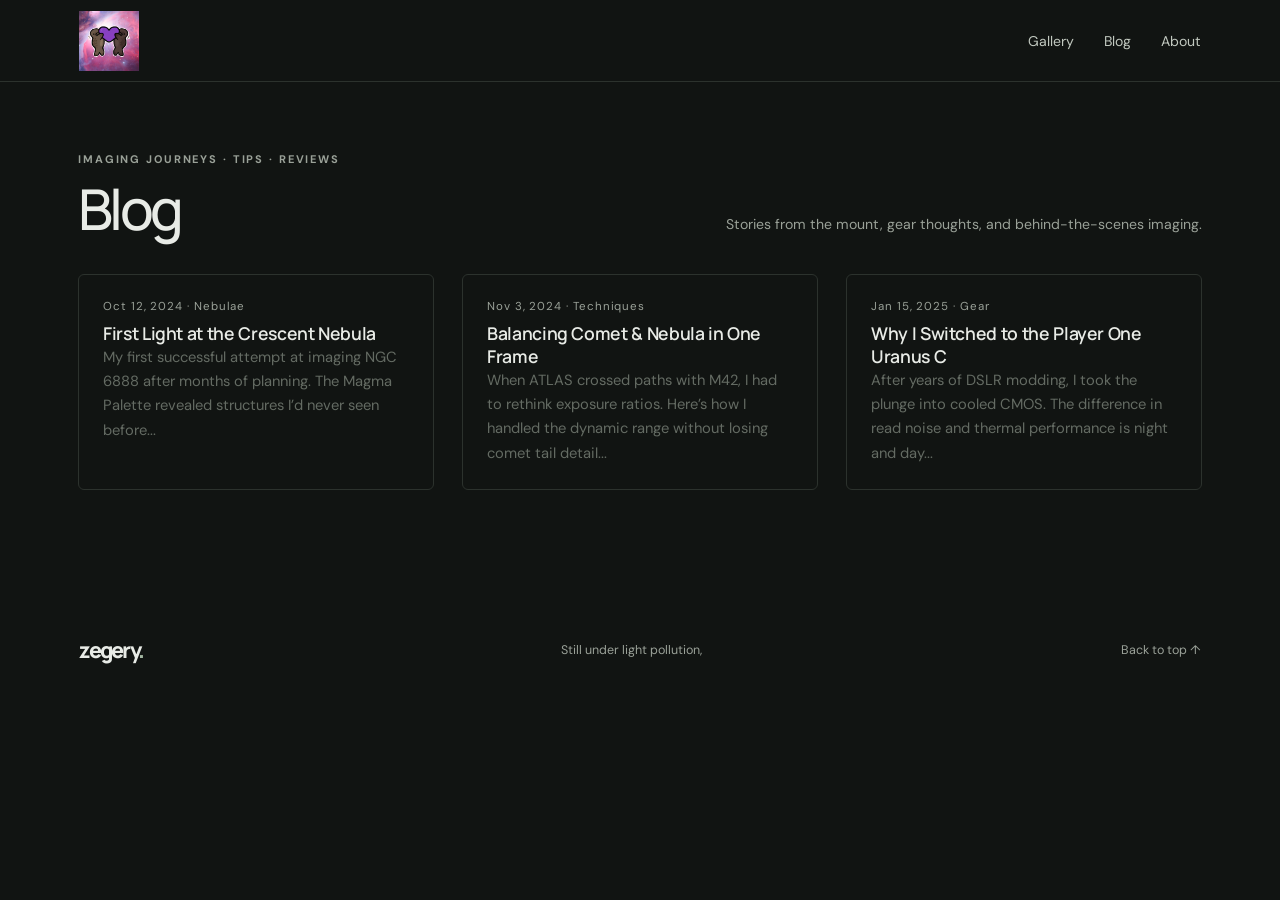
==== blog.html @ 6fca5001 "Add blog" ====
<!doctype html>
<html lang="en">
<head>
  <meta charset="utf-8">
  <meta name="viewport" content="width=device-width, initial-scale=1">
  <meta name="theme-color" content="#f7f7f4">
  <meta name="description" content="Astrophotography stories, gear reviews, and imaging tips by Zegery.">
  <title>Blog · Zegery's Astro</title>
  <link rel="icon" type="image/png" href="favicon.jpg">
  <link rel="stylesheet" href="styles.css">
  <script src="script.js" defer></script>
</head>
<body>
  <header class="site-header">
    <a class="wordmark" href="index.html" aria-label="Zegery home">
      <img src="logo.webp" alt="Zegery Logo" style="height: 60px; width: auto;">
    </a>
    <nav aria-label="Main navigation">
      <a href="index.html#gallery">Gallery</a>
      <a href="blog.html">Blog</a>
      <a href="index.html#about">About</a>
    </nav>
  </header>

  <main>
    <section class="blog-section section-wrap" id="blog">
      <div class="section-heading">
        <div>
          <p class="eyebrow">IMAGING JOURNEYS · TIPS · REVIEWS</p>
          <h2>Blog</h2>
        </div>
        <p class="section-note">Stories from the mount, gear thoughts, and behind-the-scenes imaging.</p>
      </div>

      <div class="blog-grid" id="blog-grid">
        <!-- Post 1 -->
        <a class="blog-card" href="posts/crescent-nebula-first-light.html">
          <span class="blog-card-header">
            <span class="blog-meta">Oct 12, 2024 · Nebulae</span>
            <span class="blog-card-title">First Light at the Crescent Nebula</span>
          </span>
          <p class="blog-excerpt">My first successful attempt at imaging NGC 6888 after months of planning. The Magma Palette revealed structures I’d never seen before...</p>
        </a>

        <!-- Post 2 -->
        <a class="blog-card" href="posts/m42-comet-contrast.html">
          <span class="blog-card-header">
            <span class="blog-meta">Nov 3, 2024 · Techniques</span>
            <span class="blog-card-title">Balancing Comet & Nebula in One Frame</span>
          </span>
          <p class="blog-excerpt">When ATLAS crossed paths with M42, I had to rethink exposure ratios. Here’s how I handled the dynamic range without losing comet tail detail...</p>
        </a>

        <!-- Post 3 -->
        <a class="blog-card" href="posts/gear-upgrade-2025.html">
          <span class="blog-card-header">
            <span class="blog-meta">Jan 15, 2025 · Gear</span>
            <span class="blog-card-title">Why I Switched to the Player One Uranus C</span>
          </span>
          <p class="blog-excerpt">After years of DSLR modding, I took the plunge into cooled CMOS. The difference in read noise and thermal performance is night and day...</p>
        </a>
      </div>
    </section>
  </main>

  <footer class="site-footer">
    <a class="wordmark" href="index.html">zegery<span>.</span></a>
    <p>Still under light pollution, <span id="year"></span></p>
    <a href="#top" class="back-top">Back to top ↑</a>
  </footer>
</body>
</html>
---- styles.css ----
@import url('https://fonts.googleapis.com/css2?family=DM+Sans:wght@400;500;600;700&family=Manrope:wght@400;500;600;700;800&display=swap');

:root {
  --paper: #f7f7f4;
  --ink: #1e211f;
  --muted: #737871;
  --line: #dedfd9;
  --accent: #65786a;
  --max: 1180px;
}

* { box-sizing: border-box; }

html { 
  scroll-behavior: smooth; 
}

body { 
  margin: 0; 
  background: var(--paper); 
  color: var(--ink); 
  font-family: "DM Sans", sans-serif; 
  -webkit-font-smoothing: antialiased; 
}

a { color: inherit; text-decoration: none; }
button { font: inherit; }

.site-header { 
  height: 82px; 
  padding: 0 6.2vw; 
  display: flex; 
  align-items: center; 
  justify-content: space-between; 
  border-bottom: 1px solid var(--line); 
}

.wordmark { 
  font: 800 1.35rem "Manrope", sans-serif; 
  letter-spacing: -.08em; 
}

.wordmark span { color: var(--accent); }

.site-header nav { 
  display: flex; 
  gap: 30px; 
  font-size: .88rem; 
  color: #555b55; 
}

.site-header nav a:hover, .back-top:hover { color: var(--accent); }

.hero { 
  max-width: var(--max); 
  margin: 0 auto; 
  padding: 100px 28px 80px; 
}

.eyebrow { 
  margin: 0 0 20px; 
  color: var(--muted); 
  font-size: .69rem; 
  font-weight: 700; 
  letter-spacing: .17em; 
}

h1, h2 { 
  font-family: "Manrope", sans-serif; 
  font-weight: 500; 
  letter-spacing: -.065em; 
}

h1 { 
  font-size: clamp(3.8rem, 9vw, 7.7rem); 
  line-height: .99; 
  margin: 0; 
}

h1 em { color: var(--accent); font-weight: 400; }

.hero-copy { 
  max-width: 430px; 
  margin: 26px 0 22px; 
  color: #666d65; 
  font-size: 1.05rem; 
  line-height: 1.8; 
}

.text-link { 
  display: inline-flex; 
  gap: 14px; 
  align-items: center; 
  padding-bottom: 6px; 
  border-bottom: 1px solid #a8aea5; 
  font-size: .88rem; 
}

.text-link span { color: var(--accent); }

.hero-art { 
  position: relative; 
  overflow: hidden; 
  margin-top: 64px; 
  min-height: 280px; 
  height: clamp(280px, 43vw, 500px); 
  border-radius: 3px; 
  background: #111720 url("collage.png") center 48% / cover no-repeat; 
}

.hero-art::after { 
  content: ""; 
  position: absolute; 
  inset: 0; 
  background: linear-gradient(0deg, rgba(7,10,15,.58), transparent 35%); 
  pointer-events: none; 
}

.hero-art-label { 
  position: absolute; 
  z-index: 1; 
  bottom: 22px; 
  left: 24px; 
  right: 24px; 
  display: flex; 
  justify-content: space-between; 
  gap: 15px; 
  color: #f3f4ef; 
  font-size: .62rem; 
  letter-spacing: .15em; 
}

.section-wrap { 
  max-width: var(--max); 
  margin: 0 auto; 
  padding: 70px 28px 110px; 
}

.section-heading { 
  display: flex; 
  justify-content: space-between; 
  align-items: end; 
  gap: 25px; 
  margin-bottom: 34px; 
}

.section-heading .eyebrow { margin-bottom: 12px; }

h2 { 
  margin: 0; 
  font-size: clamp(2.2rem, 4.4vw, 3.6rem); 
  line-height: 1.1; 
}

.section-note { 
  color: var(--muted); 
  font-size: .88rem; 
  margin: 0 0 7px; 
}

.gallery-grid { 
  display: grid; 
  grid-template-columns: repeat(2, minmax(0, 1fr)); 
  gap: 34px 22px; 
}

.photo-card { 
  display: block; 
  padding: 0; 
  border: 0; 
  background: transparent; 
  color: inherit; 
  text-align: left; 
  cursor: pointer; 
  min-width: 0; 
}

.photo-card-wide { grid-column: 1 / -1; }

.photo-image { 
  display: block; 
  overflow: hidden; 
  position: relative; 
  aspect-ratio: 1.25; 
  background: #151a22; 
}

.photo-card-wide .photo-image { aspect-ratio: 2.1; }

.photo-image img { 
  display: block; 
  width: 100%; 
  height: 100%; 
  object-fit: cover; 
  transition: transform .5s ease; 
}

.photo-card:hover .photo-image img { transform: scale(1.035); }

.photo-caption { 
  display: flex; 
  justify-content: space-between; 
  gap: 15px; 
  align-items: center; 
  padding-top: 15px; 
}

.photo-caption strong { 
  display: block; 
  font-size: .98rem; 
  font-weight: 600; 
}

.photo-caption small { 
  display: block; 
  margin-top: 6px; 
  font-size: .64rem; 
  color: var(--muted); 
  letter-spacing: .12em; 
}

.open-icon { 
  font-size: 1.1rem; 
  color: var(--accent); 
  transition: transform .2s; 
}

.photo-card:hover .open-icon { transform: translate(2px, -2px); }

.edit-note { 
  margin: 26px 0 0; 
  max-width: 700px; 
  color: #777d75; 
  font-size: .8rem; 
  line-height: 1.7; 
}

.about-section { background: #eeefe9; }

.about-inner { 
  max-width: var(--max); 
  margin: 0 auto; 
  padding: 100px 28px 110px; 
}

.about-inner > .eyebrow { margin-bottom: 15px; }

.about-columns { 
  display: grid; 
  grid-template-columns: 1fr 1fr; 
  gap: 10%; 
  margin-top: 35px; 
}

.about-lead { 
  margin: 0; 
  max-width: 450px; 
  font: 500 clamp(1.5rem, 3vw, 2.3rem)/1.35 "Manrope", sans-serif; 
  letter-spacing: -.04em; 
}

.about-columns > div > p:not(.edit-note) { 
  margin: 0 0 16px; 
  color: #646b63; 
  line-height: 1.85; 
  font-size: .95rem; 
}

.about-columns .edit-note { margin: 0 0 22px; }

.site-footer { 
  min-height: 100px; 
  padding: 28px 6.2vw; 
  display: flex; 
  align-items: center; 
  justify-content: space-between; 
  gap: 20px; 
}

.site-footer p, .back-top { color: var(--muted); font-size: .78rem; }

/* --- Lightbox --- */
.lightbox { 
  width: 95vw; 
  max-height: 95vh; 
  padding: 40px; 
  border: 0; 
  color: var(--ink); 
  overflow-y: auto; 
}

.lightbox::backdrop { 
  background: rgba(9, 12, 15, .82); 
  backdrop-filter: blur(4px); 
}

.lightbox-close { 
  position: absolute; 
  z-index: 100; 
  top: 20px; 
  right: 20px; 
  width: 44px; 
  height: 44px; 
  border: 0; 
  border-radius: 50%; 
  background: rgba(0, 0, 0, 0.6); 
  color: white; 
  font-size: 1.8rem; 
  cursor: pointer;
}

/* Zoom Controls */
.zoom-controls {
  position: absolute;
  top: 20px;
  right: 70px;
  display: flex;
  gap: 8px;
  z-index: 100;
}

.zoom-btn {
  width: 36px;
  height: 36px;
  border: 0;
  border-radius: 50%;
  background: rgba(0, 0, 0, 0.5);
  color: white;
  font-size: 1.2rem;
  cursor: pointer;
  display: flex;
  align-items: center;
  justify-content: center;
  transition: background 0.2s, transform 0.1s;
  user-select: none;
}

.zoom-btn:hover { background: rgba(0, 0, 0, 0.7); }
.zoom-btn:active { transform: scale(0.95); }

.lightbox-media { 
  position: relative;
  display: flex; 
  align-items: center;
  justify-content: center;
  overflow: hidden; 
  border-radius: 4px;
  background: transparent;
  max-height: 70vh; 
  width: 100%;
  max-width: 100%;
  margin: 0 auto;
  touch-action: none; /* Prevents browser scroll/zoom on mobile */
}

.zoom-wrapper {
  display: block;
  transform-origin: center center;
  transition: transform 0.2s cubic-bezier(0.22, 1, 0.36, 1);
  will-change: transform;
}

.lightbox-media img { 
  max-width: 100%; 
  max-height: 70vh; 
  object-fit: contain; 
  display: block; 
  cursor: grab;
  user-select: none;
  -webkit-user-drag: none;
}

.lightbox-media img:active { cursor: grabbing; }

.lightbox-info { 
  padding: 20px 0 0 0; 
}

.lightbox-info h2 { font-size: clamp(1.5rem, 3.5vw, 2.4rem); }

/* --- Dark Theme & Mobile --- */
:root {
  color-scheme: dark;
  --paper: #111412;
  --ink: #e8ebe6;
  --muted: #9aa198;
  --line: #2c322d;
  --accent: #a3b7a2;
}

body { background: var(--paper); color: var(--ink); }
.site-header nav { color: #c1c8bf; }
.hero-copy, .about-columns > div > p:not(.edit-note), .lightbox-info > p:not(.eyebrow) { color: #b3bbb2; }
.edit-note, .photo-caption small, .section-note, .site-footer p, .back-top { color: #9aa198; }
.about-section { background: #1a1f1b; border-top: 1px solid #262d27; border-bottom: 1px solid #262d27; }
.lightbox { background: #171b18; border: 1px solid #353d36; }
.text-link { border-bottom-color: #515b51; }

@media (max-width: 650px) {
  .site-header { height: 68px; padding: 0 22px; }
  .hero { padding: 75px 20px 45px; }
  h1 { font-size: clamp(3.5rem, 16vw, 5.4rem); }
  .hero-art { margin-top: 44px; min-height: 260px; }
  .hero-art-label { left: 15px; right: 15px; font-size: .53rem; }
  .section-wrap { padding: 55px 20px 75px; }
  .section-heading { align-items: start; flex-direction: column; gap: 12px; }
  .gallery-grid { grid-template-columns: 1fr; gap: 28px; }
  .photo-card-wide { grid-column: auto; }
  .photo-card-wide .photo-image, .photo-image { aspect-ratio: auto; }
  .about-inner { padding: 75px 20px; }
  .about-columns { grid-template-columns: 1fr; gap: 28px; }
  .site-footer { padding: 24px 20px; flex-wrap: wrap; }
  .site-footer p { order: 3; flex-basis: 100%; margin: 0; }
  
  .lightbox { width: 92vw; padding: 15px; }
  .lightbox-media { max-height: 60vh; }
  .zoom-controls { top: 10px; right: 60px; }
  .zoom-btn { width: 32px; height: 32px; font-size: 1rem; }
}

/* FORCE FIXES */
.hero-art::before { display: none !important; } /* Kill starfield */

@media (max-width: 650px) {
  .hero-art { background-size: contain !important; }
}

/* Animations */
.reveal { opacity: 0; transform: translateY(24px); transition: opacity 800ms ease, transform 800ms cubic-bezier(0.22, 1, 0.36, 1); }
.reveal.visible { opacity: 1; transform: translateY(0); }
.hero .eyebrow, .hero h1, .hero .hero-copy, .hero > .text-link { animation: fade-up 900ms both; }
.hero h1 { animation-delay: 100ms; }
.hero .hero-copy { animation-delay: 220ms; }
.hero > .text-link { animation-delay: 320ms; }
.hero-art { animation: hero-appear 1200ms 200ms both; }
@keyframes fade-up { from { opacity: 0; transform: translateY(18px); } to { opacity: 1; transform: translateY(0); } }
@keyframes hero-appear { from { opacity: 0; transform: scale(0.985); } to { opacity: 1; transform: scale(1); } }
.photo-image img { transition: transform 700ms cubic-bezier(0.22, 1, 0.36, 1), filter 500ms ease; }
.photo-card:hover .photo-image img { transform: scale(1.035); }
.open-icon { transition: transform 300ms ease; }
.wordmark img { display: block; max-height: 60px; width: auto; }

/* Zoom wrapper transition + pan override */
.zoom-wrapper {
  display: block;
  transform-origin: center center;
  transition: transform 0.2s cubic-bezier(0.22, 1, 0.36, 1);
  will-change: transform;
}

/* CRITICAL: Disable transition during drag to prevent jitter/teleport */
.zoom-wrapper.is-panning {
  transition: none !important;
}

.lightbox-media { 
  position: relative;
  display: flex; 
  align-items: center;
  justify-content: center;
  overflow: hidden; 
  border-radius: 4px;
  background: transparent;
  max-height: 70vh; 
  width: 100%;
  max-width: 100%;
  margin: 0 auto;
  touch-action: none;
  cursor: grab;
}

.lightbox-media:active { 
  cursor: grabbing; 
}

.lightbox-media img { 
  max-width: 100%; 
  max-height: 70vh; 
  object-fit: contain; 
  display: block; 
  user-select: none;
  -webkit-user-drag: none;
}

/* Zoom wrapper transition + pan override */
.zoom-wrapper {
  display: block;
  transform-origin: center center;
  transition: transform 0.2s cubic-bezier(0.22, 1, 0.36, 1);
  will-change: transform;
}

/* CRITICAL: Disable transition during drag to prevent jitter/teleport */
.zoom-wrapper.is-panning {
  transition: none !important;
}

.lightbox-media { 
  position: relative;
  display: flex; 
  align-items: center;
  justify-content: center;
  overflow: hidden; 
  border-radius: 4px;
  background: transparent;
  max-height: 70vh; 
  width: 100%;
  max-width: 100%;
  margin: 0 auto;
  touch-action: none;
  cursor: grab;
}

.lightbox-media:active { 
  cursor: grabbing; 
}

.lightbox-media img { 
  max-width: 100%; 
  max-height: 70vh; 
  object-fit: contain; 
  display: block; 
  user-select: none;
  -webkit-user-drag: none;
}

/* FIX 2: Ensure container dimensions are stable for panning math */
.lightbox-media::before {
  content: "";
  display: block;
  padding-top: 75%; /* Maintains a healthy aspect ratio reference */
}

/* Adjust spacing for 3 buttons */
.zoom-controls {
  position: absolute;
  top: 20px;
  right: 75px;
  display: flex;
  gap: 8px;
  z-index: 100;
}

/* Slightly smaller icon for the reset button to fit cleanly */
.zoom-btn.zoom-reset {
  font-size: 0.85rem;
}

/* ── Desktop: CSS Columns Masonry ── */
.gallery-grid {
  column-count: 3;
  column-gap: 28px;
  column-fill: auto;
}

.photo-card {
  break-inside: avoid;
  margin-bottom: 28px;
  padding: 0;
  border: 0;
  background: transparent;
  color: inherit;
  text-align: left;
  cursor: pointer;
  display: block;
}

.photo-image {
  aspect-ratio: auto;
  display: block;
  overflow: hidden;
  background: transparent;
}

.photo-image img {
  display: block;
  width: 100%;
  height: auto;
  object-fit: contain;
  transition: transform .5s ease;
}

.photo-card:hover .photo-image img { transform: scale(1.035); }

.photo-caption {
  display: flex;
  justify-content: space-between;
  gap: 15px;
  align-items: center;
  padding-top: 12px;
}

.photo-caption strong {
  display: block;
  font-size: .98rem;
  font-weight: 600;
}

.photo-caption small {
  display: block;
  margin-top: 6px;
  font-size: .64rem;
  color: var(--muted);
  letter-spacing: .12em;
}

.open-icon {
  font-size: 1.1rem;
  color: var(--accent);
  transition: transform .2s;
}

.photo-card:hover .open-icon { transform: translate(2px, -2px); }

/* ── Responsive Column Counts ── */
@media (min-width: 1400px) {
  .gallery-grid { column-count: 4; }
}
@media (min-width: 1100px) {
  .gallery-grid { column-count: 3; }
}
@media (min-width: 800px) {
  .gallery-grid { column-count: 2; }
}

/* ── Mobile: Preserve your exact current layout ── */
@media (max-width: 650px) {
  .gallery-grid {
    column-count: 1;
    column-gap: 0;
  }

  .photo-card {
    margin-bottom: 28px;
  }

  .photo-image {
    aspect-ratio: auto;
  }

  .photo-image img {
    height: auto;
    max-height: 480px;
  }

  .photo-caption { padding-top: 15px; }
}

/* ── Blog Layout ── */
.blog-section { max-width: var(--max); margin: 0 auto; padding: 70px 28px 110px; }

.blog-grid {
  display: grid;
  grid-template-columns: repeat(auto-fill, minmax(320px, 1fr));
  gap: 28px;
}

.blog-card {
  display: block;
  padding: 24px;
  border: 1px solid var(--line);
  border-radius: 6px;
  background: var(--paper);
  color: inherit;
  text-decoration: none;
  transition: border-color .2s, transform .2s;
}

.blog-card:hover {
  border-color: var(--accent);
  transform: translateY(-2px);
}

.blog-card-header { margin-bottom: 12px; }

.blog-meta {
  display: block;
  font-size: .72rem;
  color: var(--muted);
  letter-spacing: .08em;
  margin-bottom: 8px;
}

.blog-card-title {
  display: block;
  font: 600 1.1rem/1.3 "Manrope", sans-serif;
  letter-spacing: -.02em;
  margin: 0;
}

.blog-excerpt {
  margin: 0;
  color: #646b63;
  font-size: .92rem;
  line-height: 1.65;
}

/* ── Individual Post Layout ── */
.post-layout {
  max-width: 780px;
  margin: 0 auto;
  padding: 80px 28px 100px;
}

.post-header { margin-bottom: 40px; }

.post-meta {
  display: block;
  font-size: .78rem;
  color: var(--muted);
  letter-spacing: .06em;
  margin-bottom: 12px;
}

.post-header h1 {
  margin: 0 0 24px;
  font: 500 clamp(2rem, 5vw, 2.8rem)/1.15 "Manrope", sans-serif;
  letter-spacing: -.05em;
}

.post-hero {
  width: 100%;
  height: auto;
  border-radius: 4px;
  margin-bottom: 40px;
}

.post-body {
  font-size: 1.05rem;
  line-height: 1.8;
  color: #b3bbb2;
}

.post-body h2 {
  font: 600 1.4rem/1.3 "Manrope", sans-serif;
  margin: 48px 0 20px;
  letter-spacing: -.02em;
}

.post-body p { margin: 0 0 24px; }

.post-body img {
  width: 100%;
  height: auto;
  border-radius: 4px;
  margin: 28px 0;
}

.post-footer { margin-top: 60px; padding-top: 24px; border-top: 1px solid var(--line); }
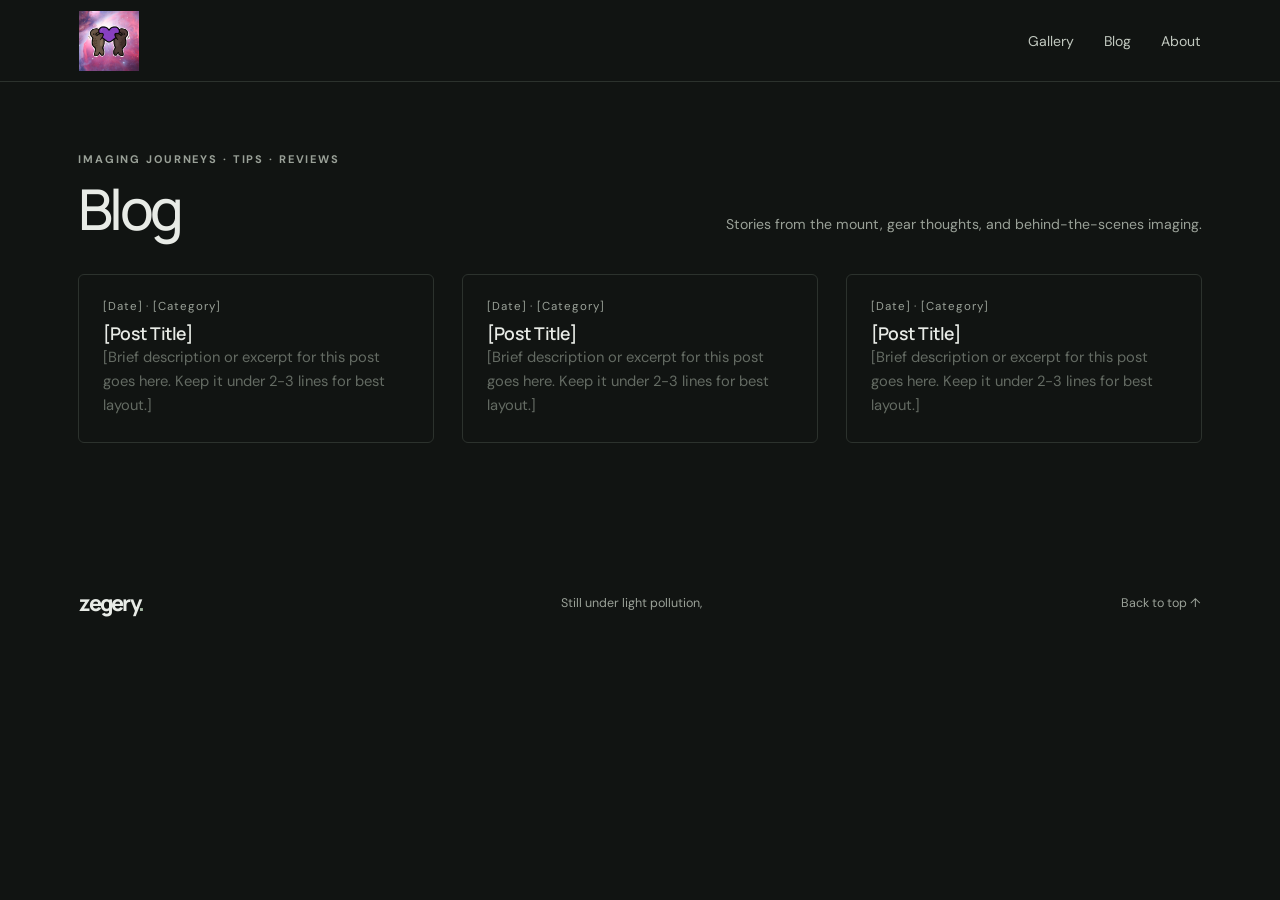
==== commit 869f1fc4: "Update blog.html" ====
--- a/blog.html
+++ b/blog.html
@@ -33,31 +33,31 @@
       </div>
 
       <div class="blog-grid" id="blog-grid">
-        <!-- Post 1 -->
-        <a class="blog-card" href="posts/crescent-nebula-first-light.html">
+        <!-- 📝 POST TEMPLATE: Duplicate this block for each new post -->
+        <a class="blog-card" href="posts/[post-file-name].html">
           <span class="blog-card-header">
-            <span class="blog-meta">Oct 12, 2024 · Nebulae</span>
-            <span class="blog-card-title">First Light at the Crescent Nebula</span>
+            <span class="blog-meta">[Date] · [Category]</span>
+            <span class="blog-card-title">[Post Title]</span>
           </span>
-          <p class="blog-excerpt">My first successful attempt at imaging NGC 6888 after months of planning. The Magma Palette revealed structures I’d never seen before...</p>
+          <p class="blog-excerpt">[Brief description or excerpt for this post goes here. Keep it under 2-3 lines for best layout.]</p>
         </a>
 
-        <!-- Post 2 -->
-        <a class="blog-card" href="posts/m42-comet-contrast.html">
+        <!-- 📝 POST TEMPLATE: Duplicate this block for each new post -->
+        <a class="blog-card" href="posts/[post-file-name].html">
           <span class="blog-card-header">
-            <span class="blog-meta">Nov 3, 2024 · Techniques</span>
-            <span class="blog-card-title">Balancing Comet & Nebula in One Frame</span>
+            <span class="blog-meta">[Date] · [Category]</span>
+            <span class="blog-card-title">[Post Title]</span>
           </span>
-          <p class="blog-excerpt">When ATLAS crossed paths with M42, I had to rethink exposure ratios. Here’s how I handled the dynamic range without losing comet tail detail...</p>
+          <p class="blog-excerpt">[Brief description or excerpt for this post goes here. Keep it under 2-3 lines for best layout.]</p>
         </a>
 
-        <!-- Post 3 -->
-        <a class="blog-card" href="posts/gear-upgrade-2025.html">
+        <!-- 📝 POST TEMPLATE: Duplicate this block for each new post -->
+        <a class="blog-card" href="posts/[post-file-name].html">
           <span class="blog-card-header">
-            <span class="blog-meta">Jan 15, 2025 · Gear</span>
-            <span class="blog-card-title">Why I Switched to the Player One Uranus C</span>
+            <span class="blog-meta">[Date] · [Category]</span>
+            <span class="blog-card-title">[Post Title]</span>
           </span>
-          <p class="blog-excerpt">After years of DSLR modding, I took the plunge into cooled CMOS. The difference in read noise and thermal performance is night and day...</p>
+          <p class="blog-excerpt">[Brief description or excerpt for this post goes here. Keep it under 2-3 lines for best layout.]</p>
         </a>
       </div>
     </section>
